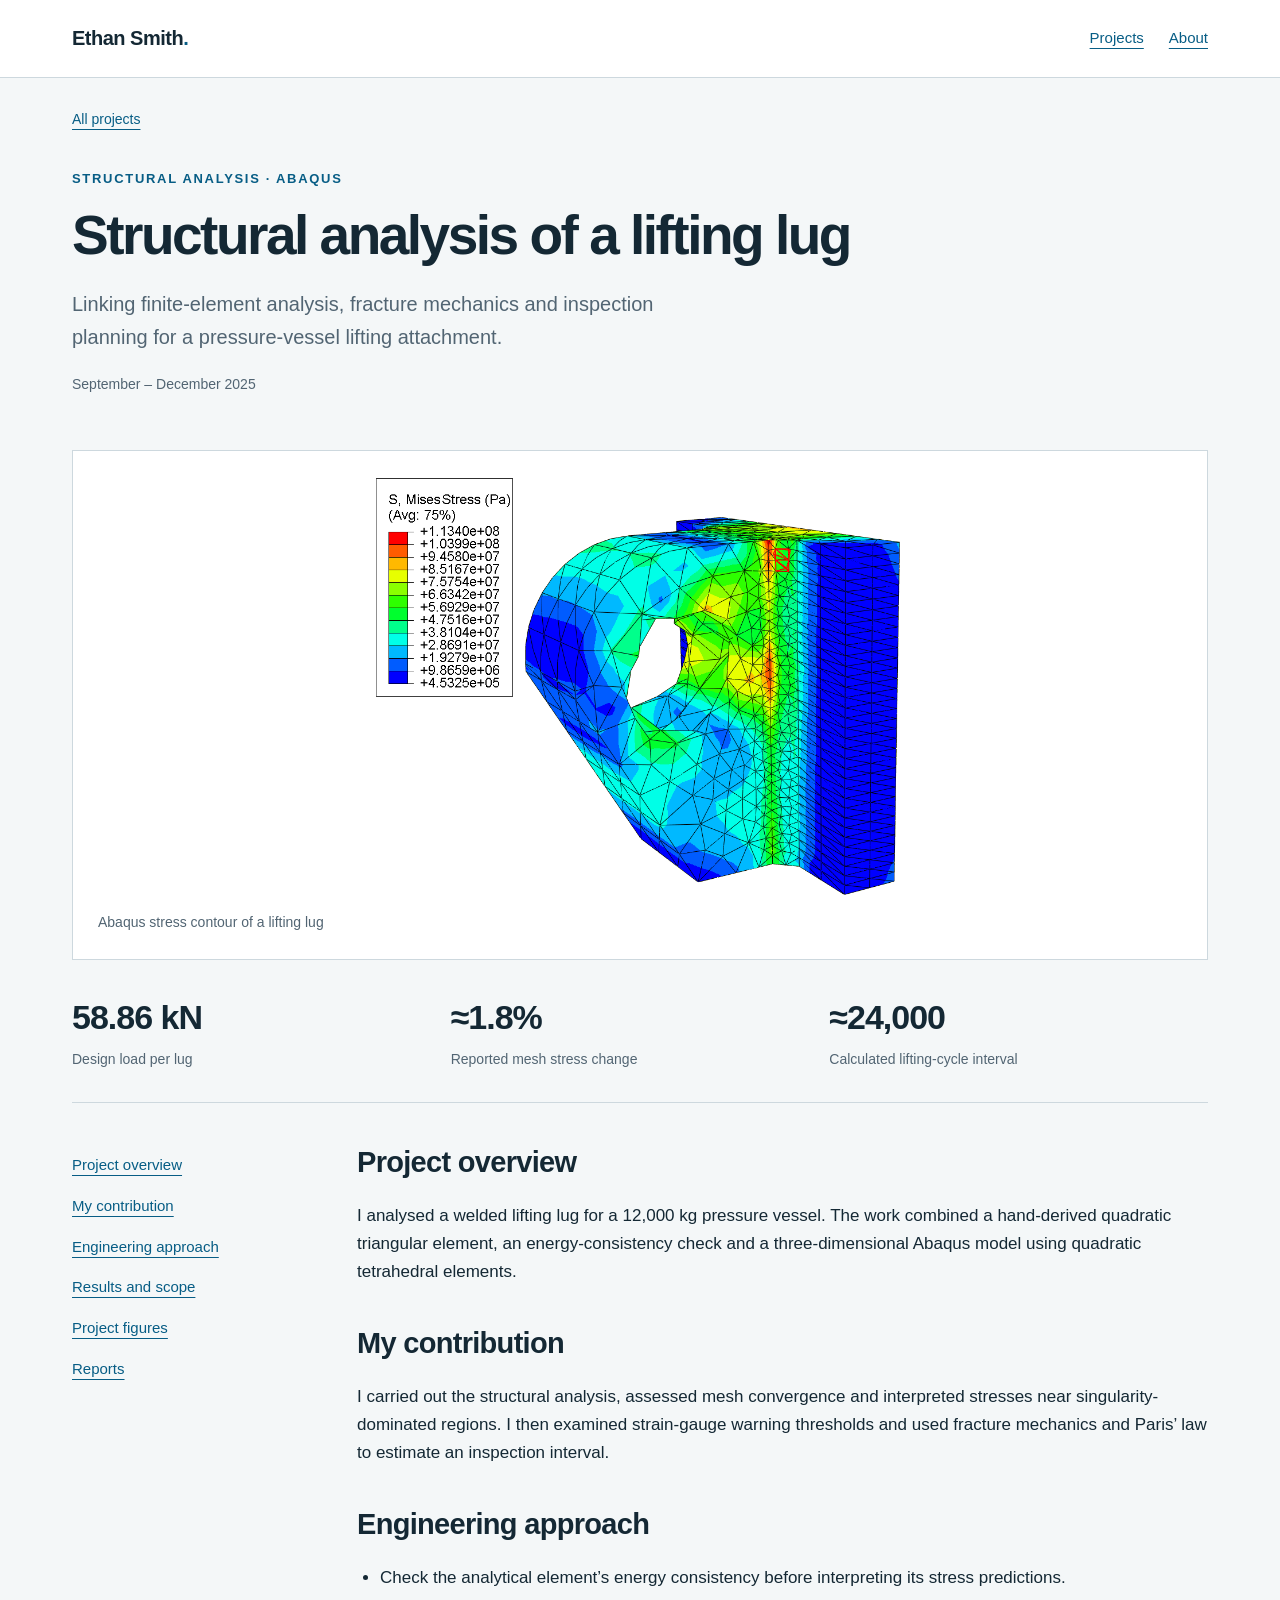
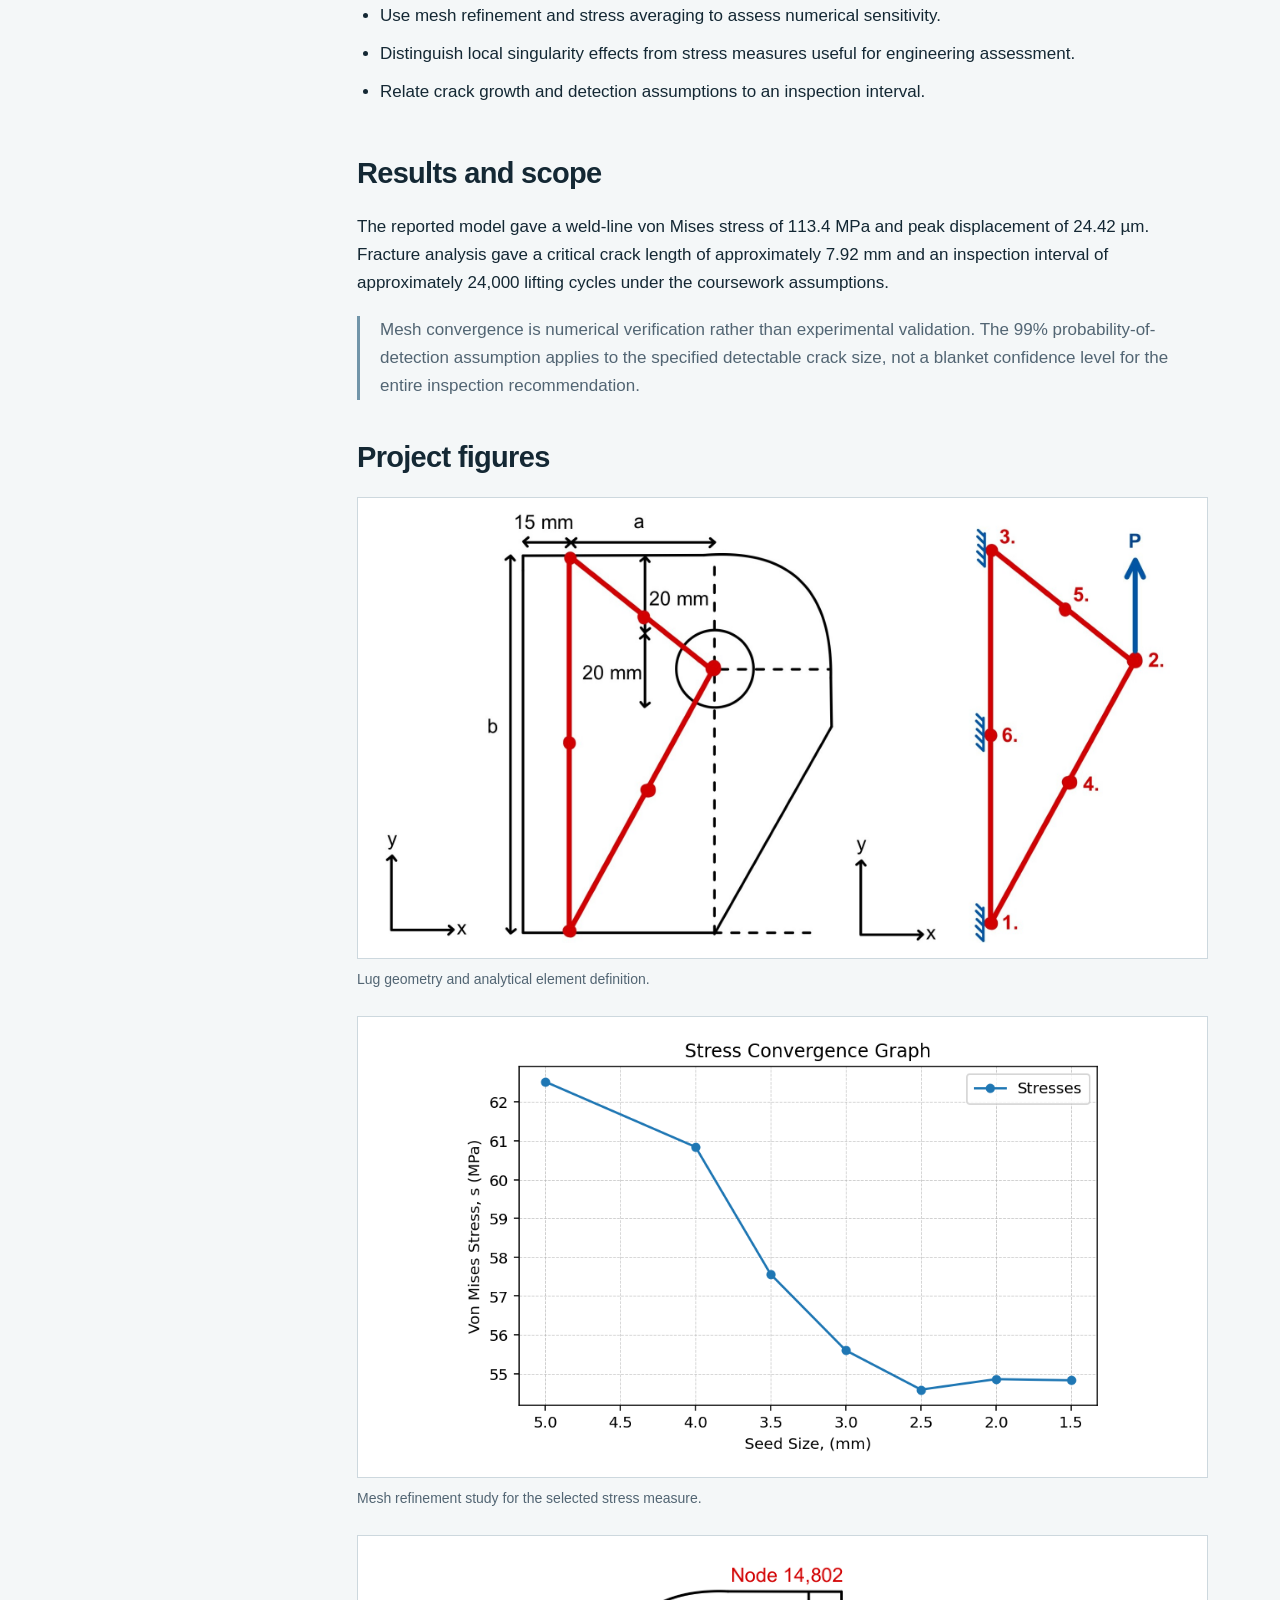
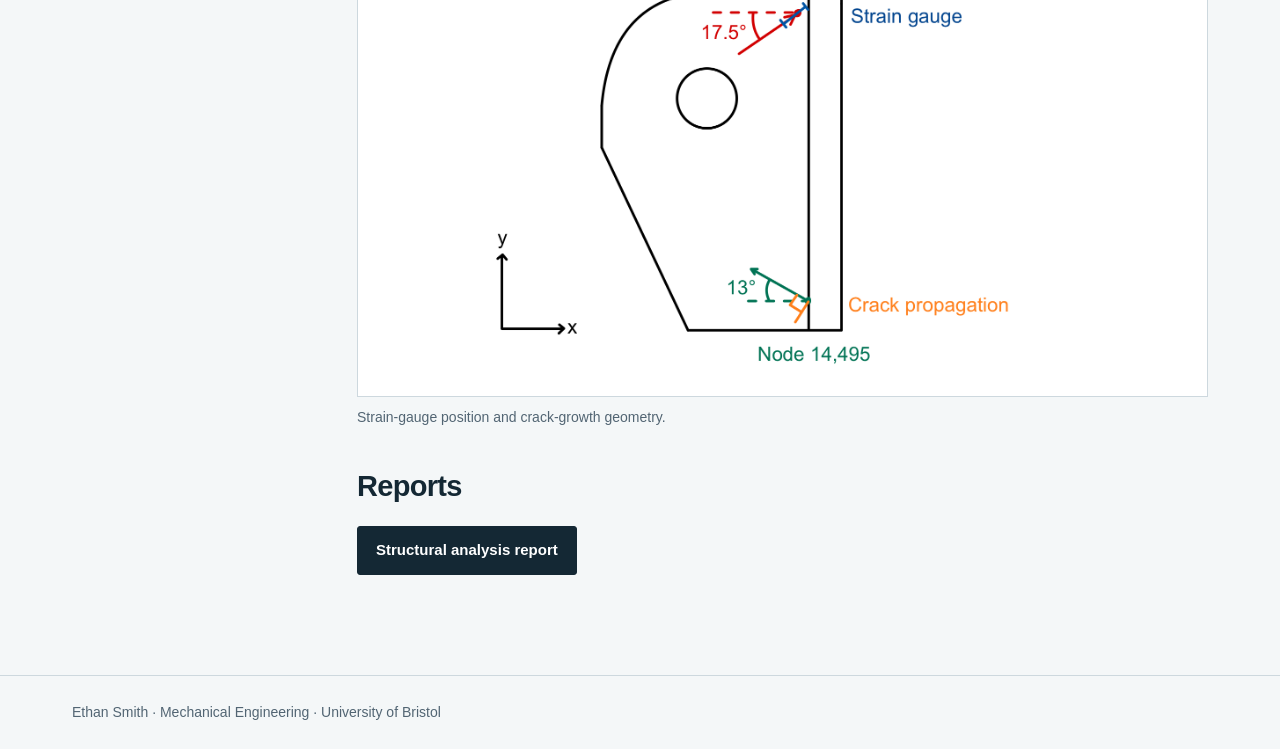
==== docs/lifting-lug.html @ 428c4641 "first commit" ====
<!doctype html><html lang="en"><head><meta charset="utf-8"><meta name="viewport" content="width=device-width,initial-scale=1"><meta name="description" content="Linking finite-element analysis, fracture mechanics and inspection planning for a pressure-vessel lifting attachment."><meta name="theme-color" content="#142834"><title>Structural analysis of a lifting lug | Ethan Smith</title><link rel="stylesheet" href="style.css"></head><body><a class="skip" href="#main">Skip to content</a><header><div class="bar"><a class="brand" href="index.html">Ethan Smith<span aria-hidden="true" style="color:#075d85">.</span></a><nav aria-label="Main navigation"><a href="index.html#projects">Projects</a><a href="index.html#about">About</a></nav></div></header><main id="main" class="wrap"><div class="crumb"><a href="index.html#projects">All projects</a></div><div class="project-intro"><p class="eyebrow">Structural analysis · Abaqus</p><h1>Structural analysis of a lifting lug</h1><p class="lead">Linking finite-element analysis, fracture mechanics and inspection planning for a pressure-vessel lifting attachment.</p><p class="date">September – December 2025</p></div><figure class="project-image"><img src="assets/slide4-image3.png" alt="Abaqus stress contour of a lifting lug"><figcaption>Abaqus stress contour of a lifting lug</figcaption></figure><div class="metrics"><div class="metric"><strong>58.86 kN</strong><span>Design load per lug</span></div><div class="metric"><strong>≈1.8%</strong><span>Reported mesh stress change</span></div><div class="metric"><strong>≈24,000</strong><span>Calculated lifting-cycle interval</span></div></div><div class="details"><aside class="contents" aria-label="On this page"><a href="#overview">Project overview</a><a href="#contribution">My contribution</a><a href="#approach">Engineering approach</a><a href="#results">Results and scope</a><a href="#figures">Project figures</a><a href="#reports">Reports</a></aside><div class="copy"><section id="overview"><h2>Project overview</h2><p>I analysed a welded lifting lug for a 12,000 kg pressure vessel. The work combined a hand-derived quadratic triangular element, an energy-consistency check and a three-dimensional Abaqus model using quadratic tetrahedral elements.</p></section><section id="contribution"><h2>My contribution</h2><p>I carried out the structural analysis, assessed mesh convergence and interpreted stresses near singularity-dominated regions. I then examined strain-gauge warning thresholds and used fracture mechanics and Paris’ law to estimate an inspection interval.</p></section><section id="approach"><h2>Engineering approach</h2><ul><li>Check the analytical element’s energy consistency before interpreting its stress predictions.</li><li>Use mesh refinement and stress averaging to assess numerical sensitivity.</li><li>Distinguish local singularity effects from stress measures useful for engineering assessment.</li><li>Relate crack growth and detection assumptions to an inspection interval.</li></ul></section><section id="results"><h2>Results and scope</h2><p>The reported model gave a weld-line von Mises stress of 113.4 MPa and peak displacement of 24.42 µm. Fracture analysis gave a critical crack length of approximately 7.92 mm and an inspection interval of approximately 24,000 lifting cycles under the coursework assumptions.</p><p class="note">Mesh convergence is numerical verification rather than experimental validation. The 99% probability-of-detection assumption applies to the specified detectable crack size, not a blanket confidence level for the entire inspection recommendation.</p></section><section id="figures"><h2>Project figures</h2><div class="gallery"><figure><a href="assets/slide4-image2.jpeg" aria-label="Open full-size figure: Lug geometry and analytical element definition."><img loading="lazy" src="assets/slide4-image2.jpeg" alt="Lug geometry and analytical element definition."></a><figcaption>Lug geometry and analytical element definition.</figcaption></figure><figure><a href="assets/slide4-image5.png" aria-label="Open full-size figure: Mesh refinement study for the selected stress measure."><img loading="lazy" src="assets/slide4-image5.png" alt="Mesh refinement study for the selected stress measure."></a><figcaption>Mesh refinement study for the selected stress measure.</figcaption></figure><figure><a href="assets/slide4-image1.jpeg" aria-label="Open full-size figure: Strain-gauge position and crack-growth geometry."><img loading="lazy" src="assets/slide4-image1.jpeg" alt="Strain-gauge position and crack-growth geometry."></a><figcaption>Strain-gauge position and crack-growth geometry.</figcaption></figure></div></section><section id="reports"><h2>Reports</h2><div class="report-list"><a class="button" href="report-lifting-lug-report.html">Structural analysis report</a></div></section></div></div></main><footer><div class="wrap">Ethan Smith · Mechanical Engineering · University of Bristol</div></footer></body></html>
---- docs/style.css ----
:root{--ink:#142834;--muted:#526573;--blue:#075d85;--line:#cdd8de;--paper:#f4f7f8}*{box-sizing:border-box}html{scroll-behavior:smooth}body{margin:0;background:var(--paper);color:var(--ink);font:17px/1.65 Arial,Helvetica,sans-serif}a{color:var(--blue);text-underline-offset:5px}a:hover{color:#002f48}a:focus-visible,button:focus-visible{outline:3px solid #cb7800;outline-offset:5px}header{background:#fff;border-bottom:1px solid var(--line)}.bar{max-width:1200px;margin:auto;padding:22px 32px;display:flex;justify-content:space-between;align-items:center;gap:24px}.brand{color:var(--ink);font-size:20px;font-weight:700;text-decoration:none;letter-spacing:-.5px}nav{display:flex;gap:25px;font-size:15px}.wrap{max-width:1200px;margin:auto;padding:0 32px}.hero{padding:72px 0 54px;display:grid;grid-template-columns:1.2fr 1fr;gap:65px;align-items:center}.eyebrow{font:700 13px/1.5 Arial,sans-serif;letter-spacing:1.7px;text-transform:uppercase;color:var(--blue);margin:0 0 17px}h1{font-size:clamp(36px,5vw,63px);line-height:1.06;letter-spacing:-2.5px;margin:0 0 24px}h2{font-size:29px;line-height:1.2;letter-spacing:-.7px;margin:0 0 22px}h3{font-size:21px;line-height:1.3;margin:0 0 13px}p{margin:0 0 19px}.lead{font-size:20px;color:var(--muted);max-width:660px}.hero-figure{background:white;border:1px solid var(--line);padding:24px;margin:0;transform:rotate(-2deg)}.hero-figure img{width:100%;height:255px;object-fit:contain}.hero-figure figcaption{font-size:13px;color:var(--muted);border-top:1px solid var(--line);padding-top:15px}.button{display:inline-block;padding:11px 18px;background:var(--ink);color:white;text-decoration:none;font-size:15px;font-weight:700;border:1px solid var(--ink);border-radius:3px}.button:hover{background:var(--blue);color:#fff}.section-heading{display:flex;justify-content:space-between;align-items:baseline;border-top:1px solid var(--line);padding-top:28px;margin-bottom:10px}.section-heading span{color:var(--muted);font-size:14px}.grid{display:grid;grid-template-columns:1fr 1fr;gap:32px;margin-bottom:66px}.card{background:#fff;border:1px solid var(--line);display:flex;flex-direction:column}.card a.picture{display:block;background:#e7edef;height:260px;overflow:hidden}.card img{width:100%;height:100%;object-fit:contain;padding:18px;transition:transform .25s}.card:hover img{transform:scale(1.025)}.card-body{padding:28px;display:flex;flex-direction:column;flex:1}.card-body p{color:var(--muted)}.card-body .eyebrow{font-size:12px;color:var(--blue)}.card-body h3{font-size:25px}.card-body h3 a{color:var(--ink);text-decoration:none}.card-link{font-size:15px;font-weight:700;margin-top:auto}.about{display:grid;grid-template-columns:1fr 2fr;gap:60px;border-top:1px solid var(--line);padding:40px 0 60px}.about p{max-width:700px}footer{border-top:1px solid var(--line);padding:25px 0;color:var(--muted);font-size:14px}.crumb{padding-top:30px;font-size:14px}.project-intro{padding:38px 0 35px;max-width:960px}.project-intro h1{font-size:clamp(35px,4.5vw,55px)}.date{color:var(--muted);font-size:14px}.project-image{margin:0;background:#fff;border:1px solid var(--line);padding:25px}.project-image img{display:block;width:100%;height:420px;object-fit:contain}.project-image figcaption{font-size:14px;color:var(--muted);padding-top:15px}.metrics{display:grid;grid-template-columns:repeat(3,1fr);border-bottom:1px solid var(--line);margin-bottom:42px}.metric{padding:29px 20px 29px 0}.metric strong{display:block;font-size:34px;letter-spacing:-1px}.metric span{font-size:14px;color:var(--muted)}.details{display:grid;grid-template-columns:230px minmax(0,1fr);gap:55px;margin-bottom:60px}.contents{position:sticky;top:25px;align-self:start;font-size:15px}.contents a{display:block;padding:8px 0}.copy section{margin-bottom:40px;scroll-margin-top:25px}.copy li{padding:0 0 10px}.copy ul{padding-left:23px}table{width:100%;border-collapse:collapse;font-size:15px;margin:22px 0}th,td{text-align:left;padding:13px 12px;border-bottom:1px solid var(--line)}th{background:#e6edf1}.table-scroll{overflow:auto}.gallery{display:grid;grid-template-columns:1fr;gap:25px}.gallery figure{margin:0}.gallery a{display:block;background:#fff;border:1px solid var(--line)}.gallery img{display:block;width:100%;max-height:460px;object-fit:contain;padding:15px}.gallery figcaption{font-size:14px;color:var(--muted);padding-top:9px}.note{border-left:3px solid #7195a9;padding-left:20px;color:var(--muted)}.report-list{display:flex;flex-wrap:wrap;gap:12px}.reader{width:100%;height:78vh;min-height:450px;border:1px solid var(--line);background:white;margin:25px 0}.reader-toolbar{display:flex;gap:20px;align-items:center;flex-wrap:wrap}.skip{position:absolute;left:10px;top:-80px;background:white;padding:10px;z-index:9}.skip:focus{top:10px}@media(prefers-reduced-motion:reduce){html{scroll-behavior:auto}.card img{transition:none}}@media(max-width:760px){.bar,.wrap{padding-left:20px;padding-right:20px}.bar{gap:12px;align-items:flex-start}nav{gap:14px;font-size:14px;flex-wrap:wrap}.hero{grid-template-columns:1fr;padding:40px 0;gap:30px}h1{letter-spacing:-1.4px}.hero-figure{transform:none}.grid{grid-template-columns:1fr;gap:23px}.card a.picture{height:240px}.card-body{padding:23px}.about{grid-template-columns:1fr;gap:10px}.details{grid-template-columns:1fr;gap:25px}.contents{position:static;display:flex;flex-wrap:wrap;gap:0 20px}.project-image img{height:280px}.metrics{gap:10px}.metric strong{font-size:25px}.metric span{font-size:12px}.section-heading{gap:10px}.section-heading span{display:none}.reader{height:65vh}h2{font-size:26px}}
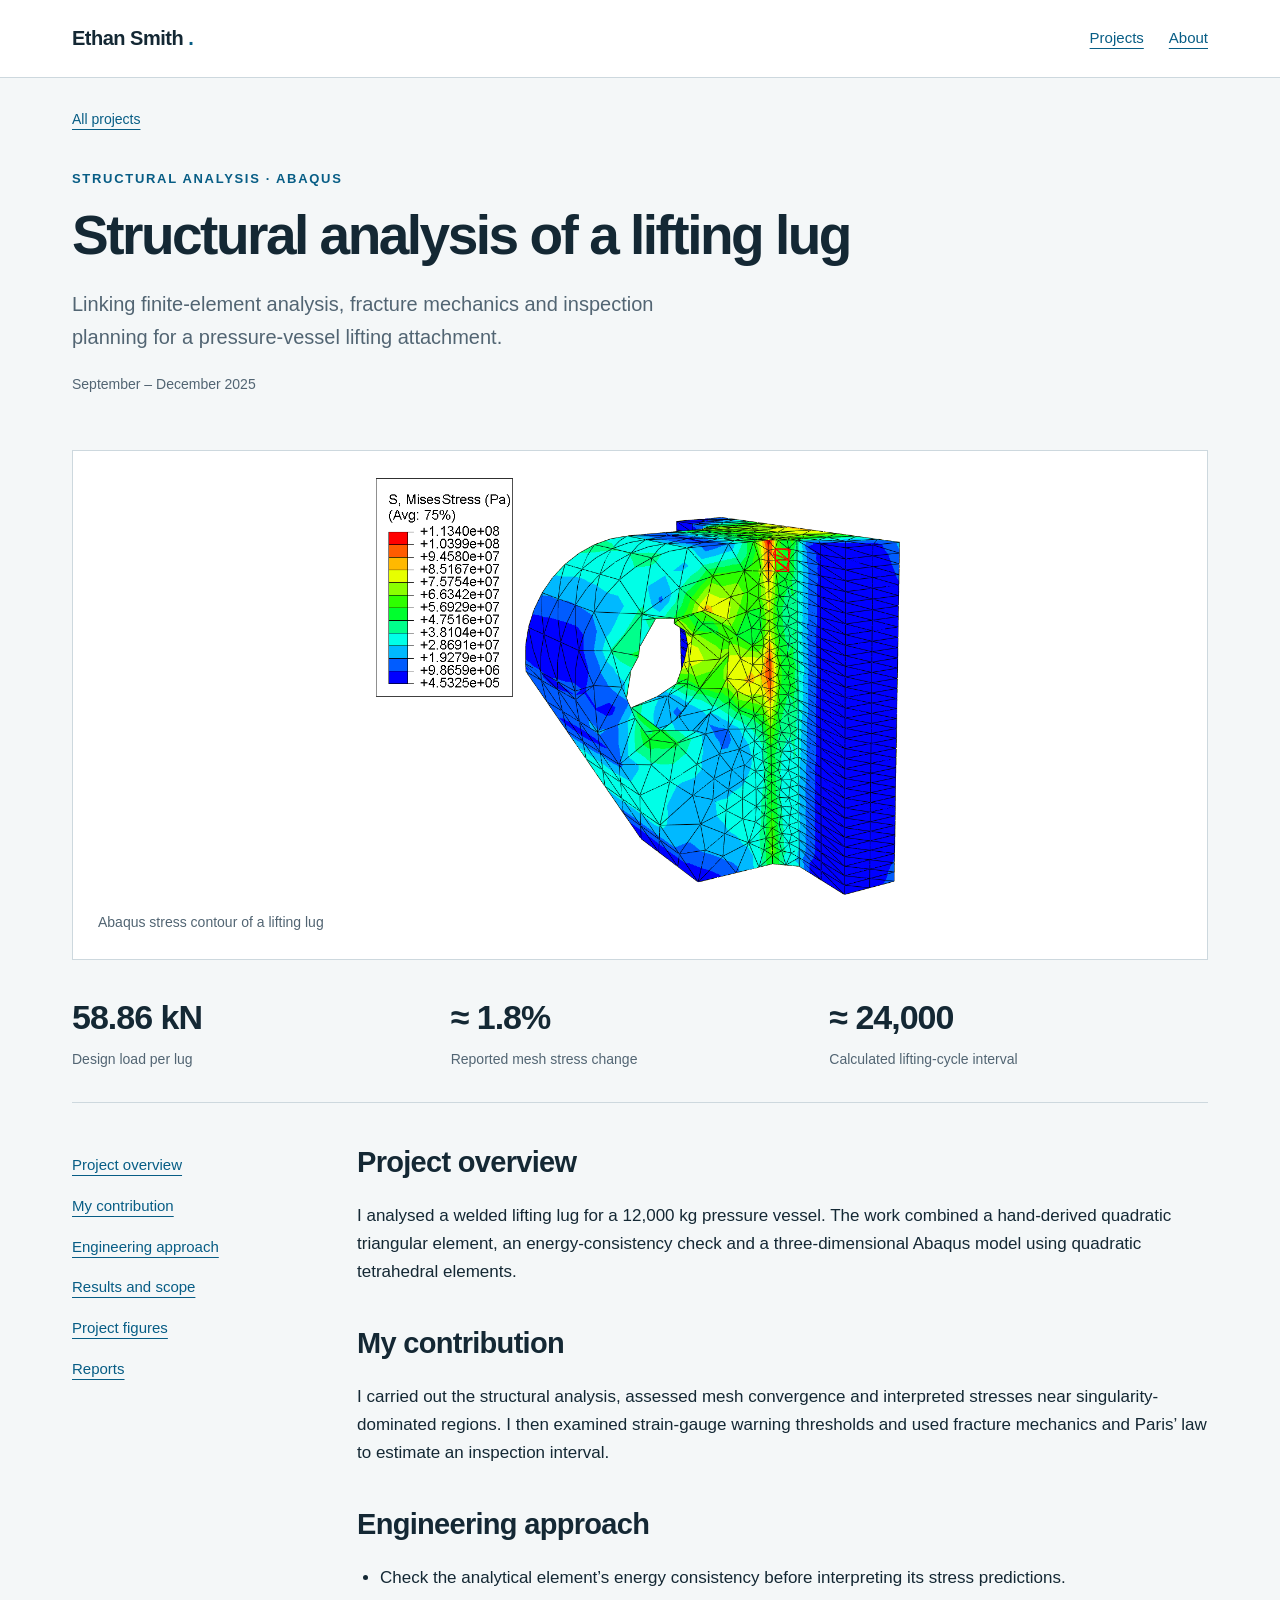
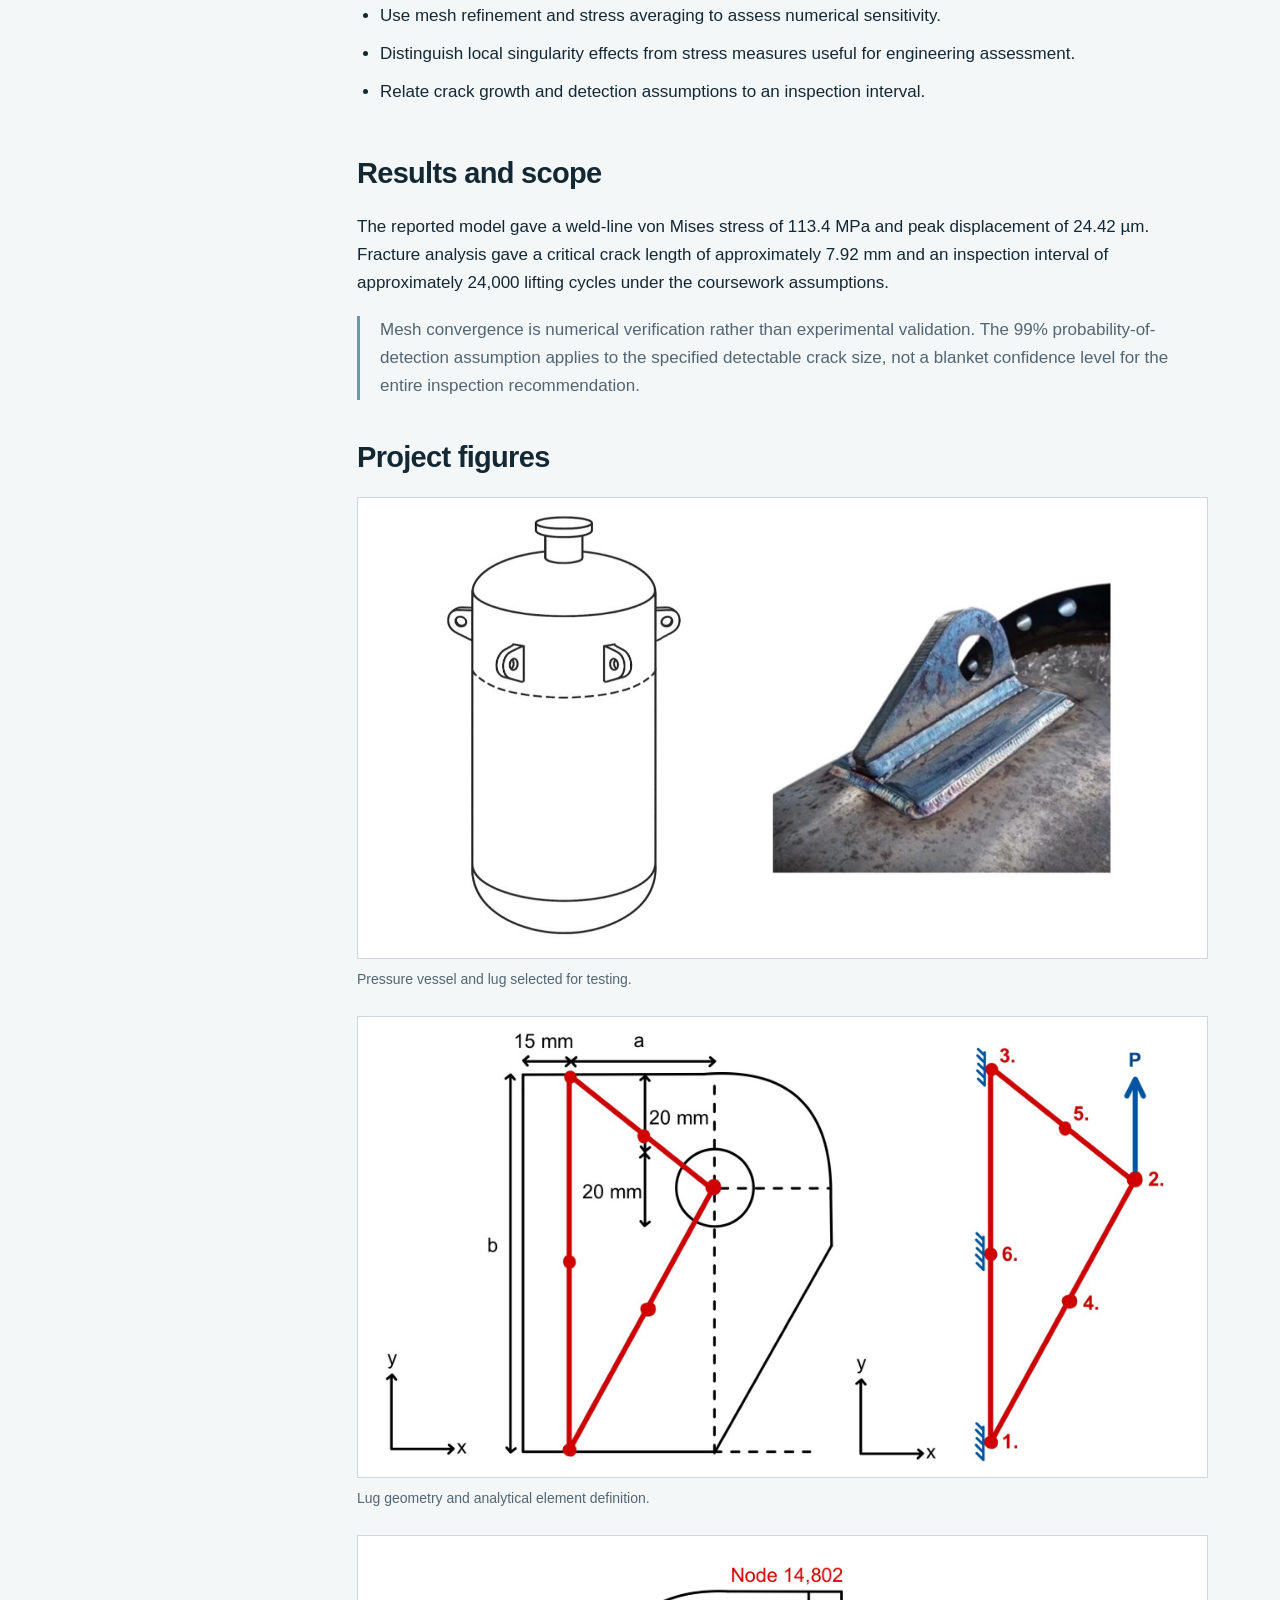
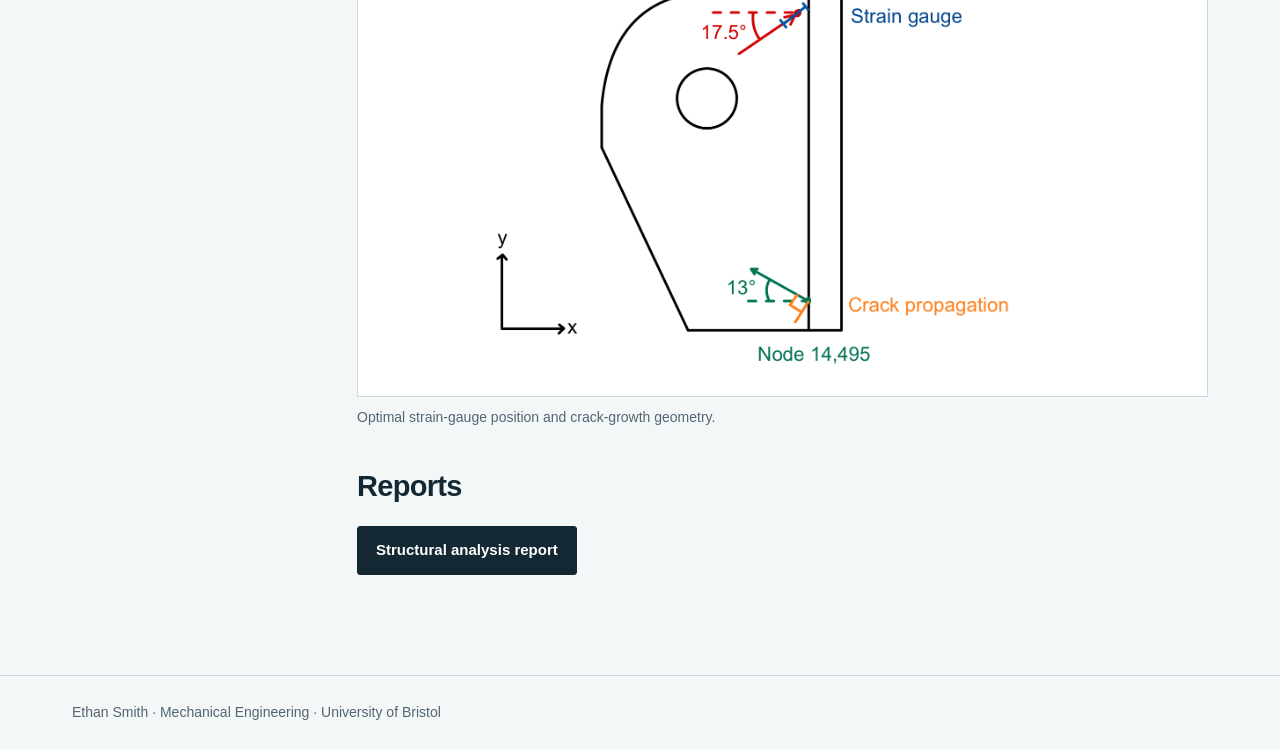
==== commit a4023dcb: "added robotics page" ====
--- a/docs/lifting-lug.html
+++ b/docs/lifting-lug.html
@@ -1 +1,306 @@
-<!doctype html><html lang="en"><head><meta charset="utf-8"><meta name="viewport" content="width=device-width,initial-scale=1"><meta name="description" content="Linking finite-element analysis, fracture mechanics and inspection planning for a pressure-vessel lifting attachment."><meta name="theme-color" content="#142834"><title>Structural analysis of a lifting lug | Ethan Smith</title><link rel="stylesheet" href="style.css"></head><body><a class="skip" href="#main">Skip to content</a><header><div class="bar"><a class="brand" href="index.html">Ethan Smith<span aria-hidden="true" style="color:#075d85">.</span></a><nav aria-label="Main navigation"><a href="index.html#projects">Projects</a><a href="index.html#about">About</a></nav></div></header><main id="main" class="wrap"><div class="crumb"><a href="index.html#projects">All projects</a></div><div class="project-intro"><p class="eyebrow">Structural analysis · Abaqus</p><h1>Structural analysis of a lifting lug</h1><p class="lead">Linking finite-element analysis, fracture mechanics and inspection planning for a pressure-vessel lifting attachment.</p><p class="date">September – December 2025</p></div><figure class="project-image"><img src="assets/slide4-image3.png" alt="Abaqus stress contour of a lifting lug"><figcaption>Abaqus stress contour of a lifting lug</figcaption></figure><div class="metrics"><div class="metric"><strong>58.86 kN</strong><span>Design load per lug</span></div><div class="metric"><strong>≈1.8%</strong><span>Reported mesh stress change</span></div><div class="metric"><strong>≈24,000</strong><span>Calculated lifting-cycle interval</span></div></div><div class="details"><aside class="contents" aria-label="On this page"><a href="#overview">Project overview</a><a href="#contribution">My contribution</a><a href="#approach">Engineering approach</a><a href="#results">Results and scope</a><a href="#figures">Project figures</a><a href="#reports">Reports</a></aside><div class="copy"><section id="overview"><h2>Project overview</h2><p>I analysed a welded lifting lug for a 12,000 kg pressure vessel. The work combined a hand-derived quadratic triangular element, an energy-consistency check and a three-dimensional Abaqus model using quadratic tetrahedral elements.</p></section><section id="contribution"><h2>My contribution</h2><p>I carried out the structural analysis, assessed mesh convergence and interpreted stresses near singularity-dominated regions. I then examined strain-gauge warning thresholds and used fracture mechanics and Paris’ law to estimate an inspection interval.</p></section><section id="approach"><h2>Engineering approach</h2><ul><li>Check the analytical element’s energy consistency before interpreting its stress predictions.</li><li>Use mesh refinement and stress averaging to assess numerical sensitivity.</li><li>Distinguish local singularity effects from stress measures useful for engineering assessment.</li><li>Relate crack growth and detection assumptions to an inspection interval.</li></ul></section><section id="results"><h2>Results and scope</h2><p>The reported model gave a weld-line von Mises stress of 113.4 MPa and peak displacement of 24.42 µm. Fracture analysis gave a critical crack length of approximately 7.92 mm and an inspection interval of approximately 24,000 lifting cycles under the coursework assumptions.</p><p class="note">Mesh convergence is numerical verification rather than experimental validation. The 99% probability-of-detection assumption applies to the specified detectable crack size, not a blanket confidence level for the entire inspection recommendation.</p></section><section id="figures"><h2>Project figures</h2><div class="gallery"><figure><a href="assets/slide4-image2.jpeg" aria-label="Open full-size figure: Lug geometry and analytical element definition."><img loading="lazy" src="assets/slide4-image2.jpeg" alt="Lug geometry and analytical element definition."></a><figcaption>Lug geometry and analytical element definition.</figcaption></figure><figure><a href="assets/slide4-image5.png" aria-label="Open full-size figure: Mesh refinement study for the selected stress measure."><img loading="lazy" src="assets/slide4-image5.png" alt="Mesh refinement study for the selected stress measure."></a><figcaption>Mesh refinement study for the selected stress measure.</figcaption></figure><figure><a href="assets/slide4-image1.jpeg" aria-label="Open full-size figure: Strain-gauge position and crack-growth geometry."><img loading="lazy" src="assets/slide4-image1.jpeg" alt="Strain-gauge position and crack-growth geometry."></a><figcaption>Strain-gauge position and crack-growth geometry.</figcaption></figure></div></section><section id="reports"><h2>Reports</h2><div class="report-list"><a class="button" href="report-lifting-lug-report.html">Structural analysis report</a></div></section></div></div></main><footer><div class="wrap">Ethan Smith · Mechanical Engineering · University of Bristol</div></footer></body></html>+<!doctype html>
+<html lang="en">
+<head>
+  <meta charset="utf-8">
+
+  <meta
+    name="viewport"
+    content="width=device-width,initial-scale=1"
+  >
+
+  <meta
+    name="description"
+    content="Linking finite-element analysis, fracture mechanics and inspection planning for a pressure-vessel lifting attachment."
+  >
+
+  <meta
+    name="theme-color"
+    content="#142834"
+  >
+
+  <title>Structural analysis of a lifting lug | Ethan Smith</title>
+
+  <link
+    rel="stylesheet"
+    href="style.css"
+  >
+</head>
+
+<body>
+
+  <a
+    class="skip"
+    href="#main"
+  >
+    Skip to content
+  </a>
+
+  <header>
+    <div class="bar">
+
+      <a
+        class="brand"
+        href="index.html"
+      >
+        Ethan Smith
+        <span
+          aria-hidden="true"
+          style="color:#075d85"
+        >.</span>
+      </a>
+
+      <nav aria-label="Main navigation">
+        <a href="index.html#projects">Projects</a>
+        <a href="index.html#about">About</a>
+      </nav>
+
+    </div>
+  </header>
+
+  <main
+    id="main"
+    class="wrap"
+  >
+
+    <div class="crumb">
+      <a href="index.html#projects">All projects</a>
+    </div>
+
+    <div class="project-intro">
+
+      <p class="eyebrow">
+        Structural analysis · Abaqus
+      </p>
+
+      <h1>
+        Structural analysis of a lifting lug
+      </h1>
+
+      <p class="lead">
+        Linking finite-element analysis, fracture mechanics and inspection
+        planning for a pressure-vessel lifting attachment.
+      </p>
+
+      <p class="date">
+        September – December 2025
+      </p>
+
+    </div>
+
+    <figure class="project-image">
+
+      <img
+        src="assets/slide4-image3.png"
+        alt="Abaqus stress contour of a lifting lug"
+      >
+
+      <figcaption>
+        Abaqus stress contour of a lifting lug
+      </figcaption>
+
+    </figure>
+
+    <div class="metrics">
+
+      <div class="metric">
+        <strong>58.86 kN</strong>
+        <span>Design load per lug</span>
+      </div>
+
+      <div class="metric">
+        <strong>≈ 1.8%</strong>
+        <span>Reported mesh stress change</span>
+      </div>
+
+      <div class="metric">
+        <strong>≈ 24,000</strong>
+        <span>Calculated lifting-cycle interval</span>
+      </div>
+
+    </div>
+
+    <div class="details">
+
+      <aside
+        class="contents"
+        aria-label="On this page"
+      >
+        <a href="#overview">Project overview</a>
+        <a href="#contribution">My contribution</a>
+        <a href="#approach">Engineering approach</a>
+        <a href="#results">Results and scope</a>
+        <a href="#figures">Project figures</a>
+        <a href="#reports">Reports</a>
+      </aside>
+
+      <div class="copy">
+
+        <section id="overview">
+
+          <h2>Project overview</h2>
+
+          <p>
+            I analysed a welded lifting lug for a 12,000 kg pressure vessel.
+            The work combined a hand-derived quadratic triangular element,
+            an energy-consistency check and a three-dimensional Abaqus model
+            using quadratic tetrahedral elements.
+          </p>
+
+        </section>
+
+        <section id="contribution">
+
+          <h2>My contribution</h2>
+
+          <p>
+            I carried out the structural analysis, assessed mesh convergence
+            and interpreted stresses near singularity-dominated regions.
+            I then examined strain-gauge warning thresholds and used fracture
+            mechanics and Paris’ law to estimate an inspection interval.
+          </p>
+
+        </section>
+
+        <section id="approach">
+
+          <h2>Engineering approach</h2>
+
+          <ul>
+            <li>
+              Check the analytical element’s energy consistency before
+              interpreting its stress predictions.
+            </li>
+
+            <li>
+              Use mesh refinement and stress averaging to assess numerical
+              sensitivity.
+            </li>
+
+            <li>
+              Distinguish local singularity effects from stress measures useful
+              for engineering assessment.
+            </li>
+
+            <li>
+              Relate crack growth and detection assumptions to an inspection
+              interval.
+            </li>
+          </ul>
+
+        </section>
+
+        <section id="results">
+
+          <h2>Results and scope</h2>
+
+          <p>
+            The reported model gave a weld-line von Mises stress of 113.4 MPa
+            and peak displacement of 24.42 µm. Fracture analysis gave a critical
+            crack length of approximately 7.92 mm and an inspection interval of
+            approximately 24,000 lifting cycles under the coursework assumptions.
+          </p>
+
+          <p class="note">
+            Mesh convergence is numerical verification rather than experimental
+            validation. The 99% probability-of-detection assumption applies to
+            the specified detectable crack size, not a blanket confidence level
+            for the entire inspection recommendation.
+          </p>
+
+        </section>
+
+        <section id="figures">
+
+          <h2>Project figures</h2>
+
+          <div class="gallery">
+
+            <figure>
+
+              <a
+                href="assets/slide4-image4.png"
+                aria-label="Open full-size figure: Pressure vessel and lug selected for testing."
+              >
+                <img
+                  loading="lazy"
+                  src="assets/slide4-image4.png"
+                  alt="Pressure vessel and lug selected for testing."
+                >
+              </a>
+
+              <figcaption>
+                Pressure vessel and lug selected for testing.
+              </figcaption>
+
+            </figure>
+
+            <figure>
+
+              <a
+                href="assets/slide4-image2.jpeg"
+                aria-label="Open full-size figure: Lug geometry and analytical element definition."
+              >
+                <img
+                  loading="lazy"
+                  src="assets/slide4-image2.jpeg"
+                  alt="Lug geometry and analytical element definition."
+                >
+              </a>
+
+              <figcaption>
+                Lug geometry and analytical element definition.
+              </figcaption>
+
+            </figure>
+
+            <figure>
+
+              <a
+                href="assets/slide4-image1.jpeg"
+                aria-label="Open full-size figure: Optimal strain-gauge position and crack-growth geometry."
+              >
+                <img
+                  loading="lazy"
+                  src="assets/slide4-image1.jpeg"
+                  alt="Optimal strain-gauge position and crack-growth geometry."
+                >
+              </a>
+
+              <figcaption>
+                Optimal strain-gauge position and crack-growth geometry.
+              </figcaption>
+
+            </figure>
+
+          </div>
+
+        </section>
+
+        <section id="reports">
+
+          <h2>Reports</h2>
+
+          <div class="report-list">
+            <a
+              class="button"
+              href="report-lifting-lug-report.html"
+            >
+              Structural analysis report
+            </a>
+          </div>
+
+        </section>
+
+      </div>
+    </div>
+
+  </main>
+
+  <footer>
+    <div class="wrap">
+      Ethan Smith · Mechanical Engineering · University of Bristol
+    </div>
+  </footer>
+
+</body>
+</html>
